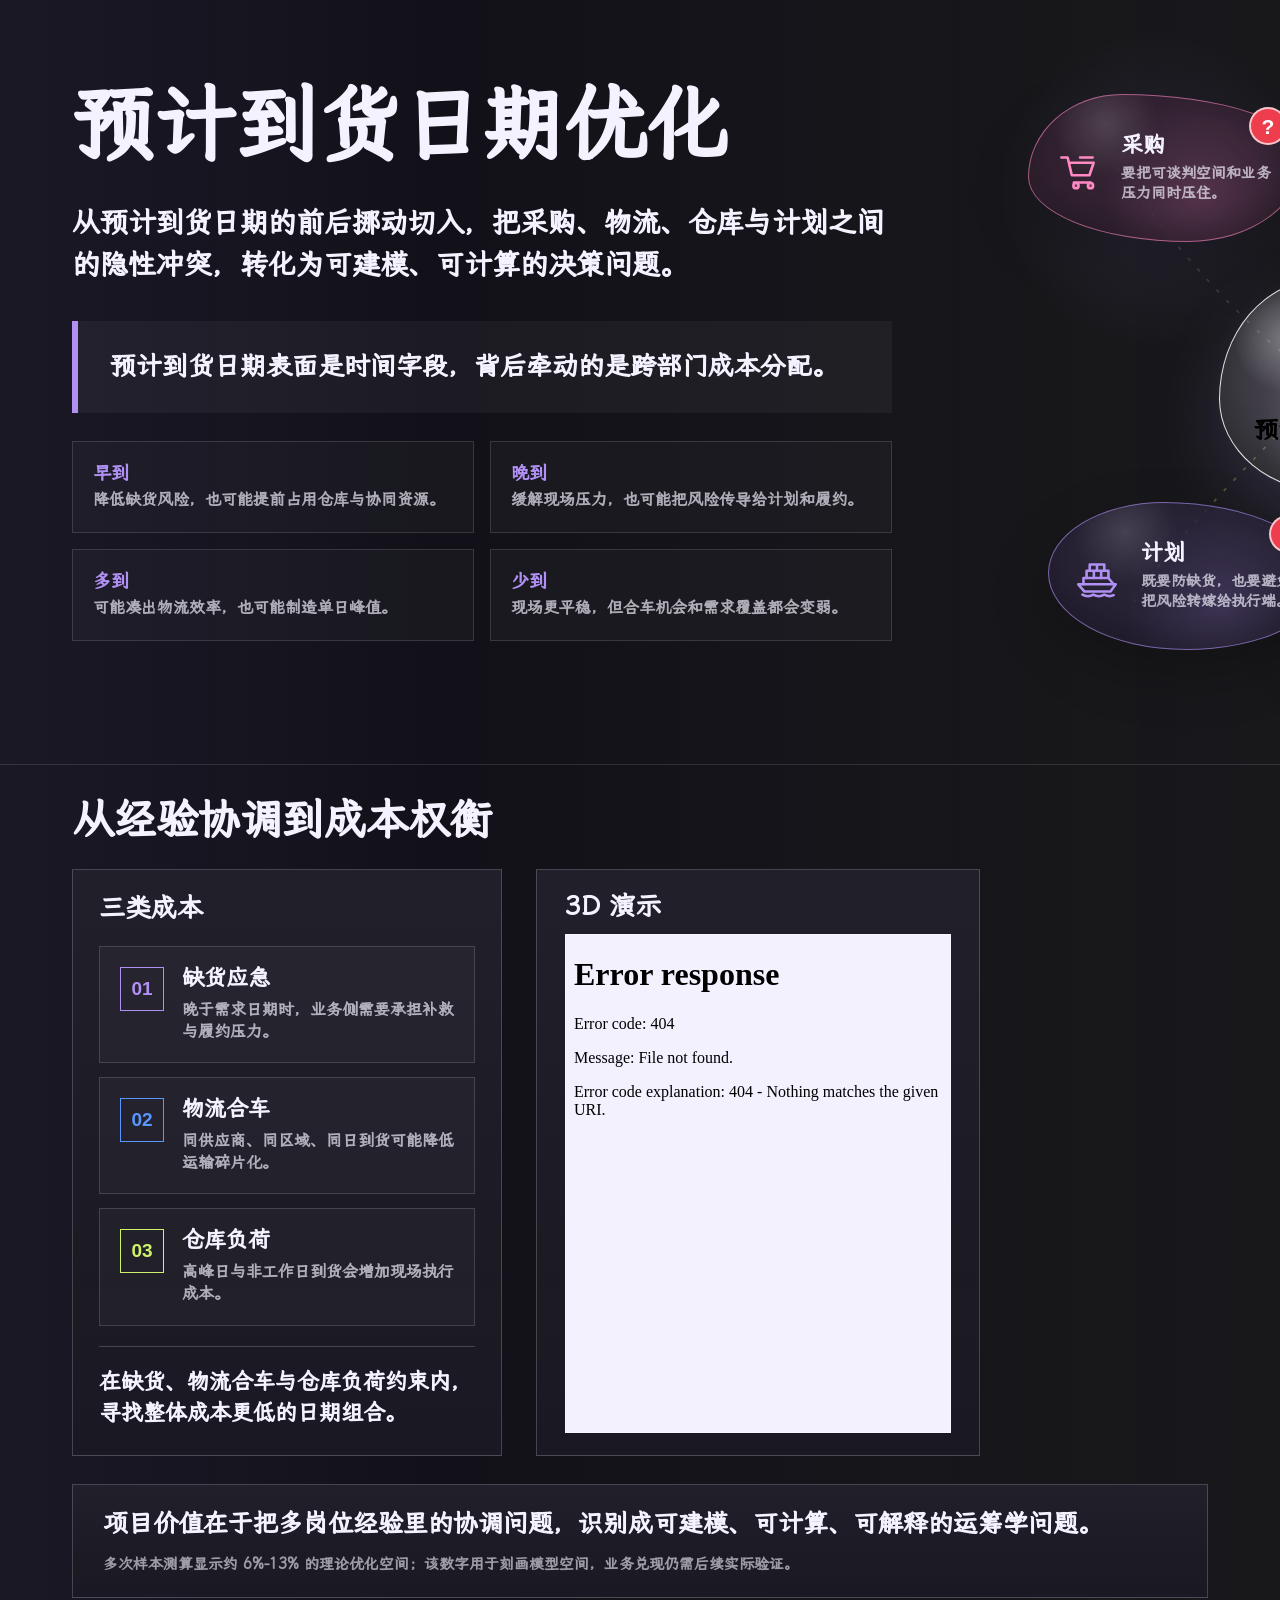
==== demos/eta-optimization/index.html @ f2349647 "Add ETA optimization case study" ====
<!doctype html>
<html lang="zh-CN">
  <head>
    <meta charset="utf-8" />
    <meta name="viewport" content="width=device-width, initial-scale=1" />
    <title>预计到货日期优化</title>
    <style>
      :root {
        --ink: #121119;
        --panel: #17151f;
        --panel-2: #201d2b;
        --paper: #f5f2ff;
        --muted: rgba(245, 242, 255, 0.68);
        --line: rgba(245, 242, 255, 0.2);
        --lavender: rgb(176, 145, 243);
        --lime: #cef26a;
        --blue: #5797ff;
        --orange: #ffa95c;
        --pink: #ff89c2;
      }

      @font-face {
        font-family: "LXGW WenKai";
        src: url("../../assets/fonts/LXGWWenKai-Gerald-subset.woff2?v=20260807") format("woff2");
        font-weight: 400;
        font-style: normal;
        font-display: swap;
      }

      * { box-sizing: border-box; }

      body {
        margin: 0;
        overflow-x: hidden;
        background: var(--ink);
        color: var(--paper);
        font-family: Inter, "Segoe UI", "LXGW WenKai", "Microsoft YaHei", sans-serif;
        font-weight: 800;
        letter-spacing: 0;
      }

      .page {
        width: 100%;
        max-width: 1920px;
        margin: 0 auto;
        background:
          linear-gradient(90deg, rgba(176, 145, 243, 0.06), transparent 34%, rgba(206, 242, 106, 0.035) 100%),
          var(--ink);
      }

      .screen {
        position: relative;
        padding: 36px 72px 28px;
        overflow: visible;
      }

      .topbar {
        display: none;
      }

      .brand {
        color: var(--lavender);
        font-size: 21px;
        line-height: 1;
      }

      .nav {
        display: flex;
        gap: 28px;
      }

      .hero-grid {
        min-height: 700px;
        display: grid;
        grid-template-columns: minmax(820px, 0.96fr) minmax(780px, 1.04fr);
        gap: 44px;
        align-items: start;
      }

      .hero-copy {
        max-width: 820px;
        padding-top: 48px;
      }

      .kicker {
        display: inline-flex;
        align-items: center;
        gap: 10px;
        margin-bottom: 28px;
        color: var(--lime);
        font-size: 18px;
        line-height: 1;
      }

      .kicker::before {
        content: "";
        width: 8px;
        height: 8px;
        border-radius: 50%;
        background: currentColor;
        box-shadow: 0 0 0 6px rgba(206, 242, 106, 0.12);
      }

      h1 {
        margin: 0;
        font-size: 82px;
        line-height: 1.03;
        letter-spacing: 0;
      }

      .lead {
        margin: 34px 0 0;
        color: var(--paper);
        font-size: 28px;
        line-height: 1.48;
      }

      .insight {
        margin-top: 36px;
        padding: 28px 32px;
        border-left: 6px solid var(--lavender);
        background: rgba(245, 242, 255, 0.045);
        color: var(--paper);
        font-size: 26px;
        line-height: 1.38;
      }

      .stakes {
        display: grid;
        grid-template-columns: repeat(2, minmax(0, 1fr));
        gap: 16px;
        margin-top: 28px;
      }

      .stake {
        min-height: 92px;
        display: grid;
        align-content: center;
        gap: 8px;
        padding: 18px 20px;
        border: 1px solid rgba(245, 242, 255, 0.14);
        background: rgba(245, 242, 255, 0.026);
      }

      .stake b {
        color: var(--lavender);
        font-size: 18px;
        line-height: 1;
      }

      .stake span {
        color: var(--muted);
        font-size: 16px;
        line-height: 1.28;
      }

      .relation-panel {
        position: relative;
        height: 700px;
        border: 0;
        border-radius: 0;
        background:
          radial-gradient(circle at 50% 50%, rgba(176, 145, 243, 0.16), transparent 22%),
          radial-gradient(circle at 28% 22%, rgba(176, 145, 243, 0.12), transparent 20%),
          radial-gradient(circle at 76% 33%, rgba(87, 151, 255, 0.1), transparent 21%),
          radial-gradient(circle at 70% 75%, rgba(255, 137, 194, 0.08), transparent 20%);
        box-shadow: none;
      }

      .hub {
        position: absolute;
        left: 50%;
        top: 50%;
        width: 214px;
        height: 214px;
        display: grid;
        place-items: center;
        padding: 28px;
        border: 1.6px solid rgba(255, 255, 255, 0.86);
        border-radius: 48% 52% 47% 53% / 56% 45% 55% 44%;
        background:
          radial-gradient(circle at 32% 28%, rgba(255, 255, 255, 0.32), transparent 26%),
          radial-gradient(circle at 62% 68%, rgba(255, 255, 255, 0.18), transparent 48%),
          rgba(245, 242, 255, 0.14);
        transform: translate(-50%, -50%);
        box-shadow:
          0 26px 70px rgba(176, 145, 243, 0.16),
          inset 0 -18px 36px rgba(0, 0, 0, 0.18);
        animation: hubBreath 6s ease-in-out infinite;
      }

      .hub-icon {
        width: 76px;
        height: 76px;
        overflow: visible;
        filter:
          drop-shadow(0 4px 6px rgba(0, 0, 0, 0.34))
          drop-shadow(0 0 12px rgba(255, 255, 255, 0.16));
      }

      .hub-content {
        display: grid;
        justify-items: center;
        gap: 12px;
      }

      .hub-label {
        color: #000;
        font-size: 24px;
        font-weight: 800;
        line-height: 1;
        white-space: nowrap;
      }

      .hub-icon .icon-line,
      .hub-icon .icon-fill {
        fill: none;
        stroke: rgba(255, 255, 255, 0.96);
        stroke-width: 5.4;
        stroke-linecap: round;
        stroke-linejoin: round;
      }

      .node {
        position: absolute;
        width: 276px;
        min-height: 148px;
        display: grid;
        grid-template-columns: 56px minmax(0, 1fr);
        align-items: center;
        gap: 14px;
        padding: 22px 26px 20px 22px;
        border: 1px solid rgba(245, 242, 255, 0.22);
        border-radius: 34% 66% 42% 58% / 56% 42% 58% 44%;
        background:
          radial-gradient(circle at 28% 20%, rgba(255, 255, 255, 0.14), transparent 23%),
          radial-gradient(circle at 62% 68%, color-mix(in srgb, var(--node-color, var(--lavender)) 16%, transparent), transparent 48%),
          color-mix(in srgb, var(--node-color, var(--lavender)) 13%, rgba(18, 17, 25, 0.8));
        box-shadow:
          0 22px 58px rgba(0, 0, 0, 0.22),
          inset 0 -14px 28px rgba(0, 0, 0, 0.2);
        transform-origin: center;
        transition:
          opacity 180ms ease,
          filter 180ms ease,
          transform 180ms ease,
          border-radius 260ms ease;
        animation: floatA 8s ease-in-out infinite, blobMorph 7.2s ease-in-out infinite;
      }

      .node b {
        display: block;
        color: var(--paper);
        font-size: 22px;
        line-height: 1;
      }

      .role-icon {
        width: 52px;
        height: 52px;
        overflow: visible;
      }

      .role-icon .icon-line {
        fill: none;
        stroke: var(--node-color, var(--lavender));
        stroke-width: 5;
        stroke-linecap: round;
        stroke-linejoin: round;
      }

      .role-icon .icon-fill {
        fill: color-mix(in srgb, var(--node-color, var(--lavender)) 28%, transparent);
        stroke: var(--node-color, var(--lavender));
        stroke-width: 5;
        stroke-linecap: round;
        stroke-linejoin: round;
      }

      .node-copy {
        min-width: 0;
      }

      .tension-grid {
        position: absolute;
        left: 18px;
        right: 18px;
        top: calc(100% - 8px);
        z-index: 4;
        display: grid;
        grid-template-columns: repeat(2, minmax(0, 1fr));
        gap: 8px;
        padding: 14px;
        border: 1px solid rgba(245, 242, 255, 0.18);
        border-radius: 18px;
        background: rgba(18, 17, 25, 0.94);
        opacity: 0;
        pointer-events: none;
        transform: translateY(-8px) scale(0.98);
        transition:
          opacity 180ms ease,
          transform 180ms ease;
        box-shadow: 0 18px 48px rgba(0, 0, 0, 0.32);
      }

      .tension {
        min-height: 40px;
        display: grid;
        align-content: center;
        padding: 7px 8px;
        border: 1px solid rgba(245, 242, 255, 0.14);
        color: var(--muted);
        font-size: 14px;
        line-height: 1.18;
      }

      .tension em {
        color: var(--node-color, var(--lavender));
        font-style: normal;
      }

      .node small {
        display: block;
        margin-top: 8px;
        color: var(--muted);
        font-size: 15px;
        line-height: 1.32;
        max-width: 172px;
      }

      .node::after {
        content: "?";
        position: absolute;
        right: 16px;
        top: 12px;
        width: 34px;
        height: 34px;
        display: grid;
        place-items: center;
        border: 2px solid rgba(255, 255, 255, 0.7);
        border-radius: 50%;
        background: #ee3d4d;
        color: white;
        font-family: Inter, "Segoe UI", sans-serif;
        font-size: 21px;
        line-height: 1;
        box-shadow: 0 0 0 0 rgba(238, 61, 77, 0.4);
        animation: questionPulse 2.6s ease-out infinite;
      }

      .node:hover {
        z-index: 10;
        border-radius: 28px;
        transform: scale(1.04);
      }

      .node:hover .tension-grid {
        opacity: 1;
        pointer-events: auto;
        transform: translateY(0) scale(1);
      }

      .relation-panel:hover .node:not(:hover) {
        opacity: 0.58;
        filter: saturate(0.72);
      }

      .relation-panel:hover .node,
      .relation-panel:hover .hub {
        animation-play-state: paused;
      }

      .node.purchase {
        --node-color: var(--pink);
        left: 92px;
        top: 58px;
        border-color: color-mix(in srgb, var(--pink) 58%, transparent);
        animation-name: floatA, blobMorph;
      }

      .node.supplier {
        --node-color: var(--orange);
        right: 96px;
        top: 56px;
        border-color: color-mix(in srgb, var(--orange) 58%, transparent);
        border-radius: 60% 40% 56% 44% / 46% 57% 43% 54%;
        animation-name: floatB, blobMorph;
        animation-duration: 9s, 7.2s;
      }

      .node.logistics {
        --node-color: var(--blue);
        right: -6px;
        top: 278px;
        border-color: color-mix(in srgb, var(--blue) 58%, transparent);
        border-radius: 46% 54% 38% 62% / 58% 45% 55% 42%;
        animation-name: floatC, blobMorph;
        animation-duration: 7.5s, 7.2s;
      }

      .node.warehouse {
        --node-color: var(--lime);
        right: 154px;
        bottom: 64px;
        border-color: color-mix(in srgb, var(--lime) 54%, transparent);
        border-radius: 58% 42% 54% 46% / 50% 61% 39% 50%;
        animation-name: floatD, blobMorph;
        animation-duration: 9.8s, 7.2s;
      }

      .node.fulfillment {
        --node-color: var(--lavender);
        left: 112px;
        bottom: 86px;
        border-color: color-mix(in srgb, var(--lavender) 60%, transparent);
        border-radius: 42% 58% 50% 50% / 48% 54% 46% 52%;
        animation-name: floatE, blobMorph;
        animation-duration: 8.8s, 7.2s;
      }

      .relation-svg {
        position: absolute;
        inset: 0;
        width: 100%;
        height: 100%;
        pointer-events: none;
      }

      .relation-svg path {
        fill: none;
        stroke: rgba(245, 242, 255, 0.14);
        stroke-width: 2;
        stroke-dasharray: 4 12;
      }

      .relation-svg path.accent {
        stroke: rgba(206, 242, 106, 0.28);
      }

      @keyframes hubBreath {
        0%, 100% {
          transform: translate(-50%, -50%) scale(1);
          border-radius: 48% 52% 47% 53% / 56% 45% 55% 44%;
        }
        50% {
          transform: translate(-50%, -50%) scale(1.035);
          border-radius: 55% 45% 52% 48% / 48% 58% 42% 52%;
        }
      }

      @keyframes blobMorph {
        0%, 100% {
          border-radius: 34% 66% 42% 58% / 56% 42% 58% 44%;
          scale: 1;
        }
        33% {
          border-radius: 58% 42% 54% 46% / 46% 58% 42% 54%;
          scale: 1.025;
        }
        66% {
          border-radius: 45% 55% 62% 38% / 60% 44% 56% 40%;
          scale: 0.992;
        }
      }

      @keyframes floatA {
        0%, 100% { translate: 0 0; }
        35% { translate: 16px -20px; }
        70% { translate: -10px 15px; }
      }

      @keyframes floatB {
        0%, 100% { translate: 0 0; }
        42% { translate: -18px 18px; }
        76% { translate: 14px -12px; }
      }

      @keyframes floatC {
        0%, 100% { translate: 0 0; }
        45% { translate: 14px 17px; }
        78% { translate: -16px -10px; }
      }

      @keyframes floatD {
        0%, 100% { translate: 0 0; }
        38% { translate: -18px -14px; }
        72% { translate: 12px 16px; }
      }

      @keyframes floatE {
        0%, 100% { translate: 0 0; }
        34% { translate: 20px 14px; }
        70% { translate: -12px -18px; }
      }

      @keyframes questionPulse {
        0% { box-shadow: 0 0 0 0 rgba(238, 61, 77, 0.44); }
        70% { box-shadow: 0 0 0 11px rgba(238, 61, 77, 0); }
        100% { box-shadow: 0 0 0 0 rgba(238, 61, 77, 0); }
      }

      @media (prefers-reduced-motion: reduce) {
        .hub,
        .node,
        .node::after {
          animation: none;
        }
      }

      .second {
        display: grid;
        grid-template-rows: auto auto auto;
        gap: 28px;
        padding-top: 34px;
        border-top: 1px solid rgba(245, 242, 255, 0.12);
      }

      .section-title {
        display: block;
      }

      .section-title h2 {
        margin: 0;
        font-size: 42px;
        line-height: 1;
      }

      .model-grid {
        min-height: 560px;
        display: grid;
        grid-template-columns: minmax(430px, 0.34fr) minmax(0, 0.66fr);
        gap: 34px;
      }

      .model-panel,
      .demo-panel,
      .summary-panel {
        border: 1px solid var(--line);
        background:
          linear-gradient(180deg, rgba(245, 242, 255, 0.048), rgba(245, 242, 255, 0.012)),
          var(--panel);
      }

      .model-panel {
        display: grid;
        grid-template-rows: auto minmax(0, 1fr);
        min-height: 0;
        padding: 26px;
      }

      .model-panel h3,
      .demo-panel h3 {
        margin: 0;
        font-size: 26px;
        line-height: 1;
      }

      .cost-list {
        display: grid;
        gap: 14px;
        margin-top: 24px;
      }

      .cost-item {
        min-height: 112px;
        display: grid;
        grid-template-columns: 44px minmax(0, 1fr);
        gap: 18px;
        align-items: start;
        padding: 20px 20px;
        border: 1px solid rgba(245, 242, 255, 0.16);
        background: rgba(245, 242, 255, 0.026);
      }

      .cost-icon {
        width: 44px;
        height: 44px;
        display: grid;
        place-items: center;
        border: 1px solid currentColor;
        color: var(--lavender);
        font-family: Inter, "Segoe UI", sans-serif;
        font-size: 19px;
      }

      .cost-item:nth-child(2) .cost-icon { color: var(--blue); }
      .cost-item:nth-child(3) .cost-icon { color: var(--lime); }

      .cost-item b {
        display: block;
        color: var(--paper);
        font-size: 22px;
        line-height: 1;
      }

      .cost-item span {
        display: block;
        margin-top: 10px;
        color: var(--muted);
        font-size: 16px;
        line-height: 1.35;
      }

      .rule {
        align-self: end;
        margin-top: 20px;
        padding-top: 20px;
        border-top: 1px solid var(--line);
        color: var(--paper);
        font-size: 22px;
        line-height: 1.42;
      }

      .demo-panel {
        min-height: 0;
        display: grid;
        grid-template-rows: auto minmax(0, 1fr);
        padding: 24px 28px 22px;
      }

      .demo-head {
        display: flex;
        align-items: center;
        justify-content: flex-start;
        gap: 24px;
        margin-bottom: 14px;
      }

      .plotly-frame {
        position: relative;
        min-height: 0;
        overflow: hidden;
        border: 1px solid rgba(245, 242, 255, 0.18);
        background: #f8f8fd;
      }

      .plotly-frame iframe {
        display: block;
        width: 100%;
        height: 100%;
        min-height: 0;
        border: 0;
        background: #f4f1ff;
        overflow: hidden;
      }

      .plotly-stage {
        position: absolute;
        left: 50%;
        top: 50%;
        width: 820px;
        height: 420px;
        transform: translate(-50%, -48%) skewY(-10deg) rotate(-6deg);
        border-left: 1px solid rgba(32, 44, 70, 0.22);
        border-bottom: 1px solid rgba(32, 44, 70, 0.22);
      }

      .grid-line-x,
      .grid-line-y {
        position: absolute;
        background: rgba(32, 44, 70, 0.12);
      }

      .grid-line-x { left: 0; right: 0; height: 1px; }
      .grid-line-y { top: 0; bottom: 0; width: 1px; }

      .bar {
        position: absolute;
        width: 34px;
        height: 78px;
        background: rgba(110, 116, 126, 0.42);
        border: 1px solid rgba(75, 82, 96, 0.36);
        box-shadow: 14px -10px 0 rgba(110, 116, 126, 0.2);
      }

      .bar.active {
        background: rgba(206, 242, 106, 0.68);
        border-color: rgba(118, 150, 40, 0.48);
        box-shadow: 14px -10px 0 rgba(206, 242, 106, 0.28);
      }

      .bar.warn {
        background: rgba(255, 137, 194, 0.62);
        border-color: rgba(180, 74, 122, 0.42);
        box-shadow: 14px -10px 0 rgba(255, 137, 194, 0.24);
      }

      .demo-caption {
        position: absolute;
        left: 30px;
        top: 28px;
        color: #1c2637;
        font-size: 20px;
        line-height: 1.2;
      }

      .demo-controls {
        position: absolute;
        left: 30px;
        right: 30px;
        bottom: 24px;
        display: grid;
        grid-template-columns: 112px minmax(0, 1fr);
        gap: 18px;
        align-items: center;
      }

      .play-button {
        height: 42px;
        display: grid;
        place-items: center;
        border: 1px solid #25354c;
        color: #25354c;
        font-size: 16px;
      }

      .slider {
        height: 4px;
        background: #25354c;
      }

      .slider::before {
        content: "";
        display: block;
        width: 17%;
        height: 4px;
        background: var(--lavender);
      }

      .summary-panel {
        display: grid;
        align-content: center;
        gap: 12px;
        min-height: 112px;
        padding: 22px 30px;
      }

      .summary-main {
        color: var(--paper);
        font-size: 25px;
        line-height: 1.34;
        white-space: nowrap;
      }

      .summary-note {
        color: rgba(245, 242, 255, 0.6);
        font-size: 15px;
        line-height: 1.5;
      }
    </style>
  </head>
  <body>
    <main class="page">
      <section class="screen">
        <header class="topbar">
          <div class="brand">GERALD LEUNG</div>
          <nav class="nav" aria-label="页面导航">
            <span>作品集</span>
            <span>供应链问题的四类求解范式</span>
          </nav>
        </header>

        <div class="hero-grid">
          <div class="hero-copy">
            <h1>预计到货日期优化</h1>
            <p class="lead">从预计到货日期的前后挪动切入，把采购、物流、仓库与计划之间的隐性冲突，转化为可建模、可计算的决策问题。</p>
            <div class="insight">预计到货日期表面是时间字段，背后牵动的是跨部门成本分配。</div>
            <div class="stakes" aria-label="日期调整的四类张力">
              <div class="stake">
                <b>早到</b>
                <span>降低缺货风险，也可能提前占用仓库与协同资源。</span>
              </div>
              <div class="stake">
                <b>晚到</b>
                <span>缓解现场压力，也可能把风险传导给计划和履约。</span>
              </div>
              <div class="stake">
                <b>多到</b>
                <span>可能凑出物流效率，也可能制造单日峰值。</span>
              </div>
              <div class="stake">
                <b>少到</b>
                <span>现场更平稳，但合车机会和需求覆盖都会变弱。</span>
              </div>
            </div>
          </div>

          <div class="relation-panel" aria-label="预计到货日期牵动关系">
            <svg class="relation-svg" viewBox="0 0 900 760" preserveAspectRatio="none" aria-hidden="true">
              <path d="M450 380 C340 310 245 190 208 142" />
              <path d="M450 380 C548 300 640 184 696 142" />
              <path class="accent" d="M450 380 C572 382 696 390 762 390" />
              <path d="M450 380 C552 476 646 568 668 622" />
              <path class="accent" d="M450 380 C332 490 250 575 228 616" />
            </svg>
            <div class="hub">
              <div class="hub-content">
                <svg class="hub-icon" viewBox="0 0 100 100" aria-hidden="true">
                  <path class="icon-fill" d="M22 26h56a8 8 0 0 1 8 8v42a8 8 0 0 1-8 8H22a8 8 0 0 1-8-8V34a8 8 0 0 1 8-8z" />
                  <path class="icon-line" d="M14 44h72" />
                  <path class="icon-line" d="M32 16v18M68 16v18" />
                  <path class="icon-line" d="M32 58h6M48 58h6M64 58h6M32 72h6M48 72h6M64 72h6" />
                </svg>
                <div class="hub-label">预计到货时间</div>
              </div>
            </div>
            <div class="node purchase">
              <svg class="role-icon" viewBox="0 0 100 100" aria-hidden="true">
                <path class="icon-line" d="M20 28h12l8 34h34l8-24H38" />
                <path class="icon-line" d="M44 76h32" />
                <circle class="icon-fill" cx="48" cy="82" r="5" />
                <circle class="icon-fill" cx="76" cy="82" r="5" />
                <path class="icon-line" d="M56 28h24" />
              </svg>
              <div class="node-copy">
                <b>采购</b>
                <small>要把可谈判空间和业务压力同时压住。</small>
              </div>
              <div class="tension-grid">
                <span class="tension"><em>早</em> 改期谈判</span>
                <span class="tension"><em>晚</em> 追责催货</span>
                <span class="tension"><em>多</em> 承诺挤压</span>
                <span class="tension"><em>少</em> 频繁补单</span>
              </div>
            </div>
            <div class="node supplier">
              <svg class="role-icon" viewBox="0 0 100 100" aria-hidden="true">
                <path class="icon-line" d="M18 78h64" />
                <path class="icon-line" d="M24 78V44l18 10V44l18 10V36h18v42" />
                <path class="icon-line" d="M66 36V24h12v12" />
                <path class="icon-line" d="M34 66h6M50 66h6M66 66h6" />
              </svg>
              <div class="node-copy">
                <b>供应商</b>
                <small>交期变化会打乱产能、备料和批量节奏。</small>
              </div>
              <div class="tension-grid">
                <span class="tension"><em>早</em> 插单赶工</span>
                <span class="tension"><em>晚</em> 履约风险</span>
                <span class="tension"><em>多</em> 备货压力</span>
                <span class="tension"><em>少</em> 批量不稳</span>
              </div>
            </div>
            <div class="node logistics">
              <svg class="role-icon" viewBox="0 0 100 100" aria-hidden="true">
                <path class="icon-line" d="M16 36h46v34H16z" />
                <path class="icon-line" d="M62 48h14l10 12v10H62" />
                <path class="icon-line" d="M22 70h6M58 70h8" />
                <circle class="icon-fill" cx="34" cy="76" r="6" />
                <circle class="icon-fill" cx="72" cy="76" r="6" />
              </svg>
              <div class="node-copy">
                <b>物流</b>
                <small>日期分布决定零担、合车和路线经济性。</small>
              </div>
              <div class="tension-grid">
                <span class="tension"><em>早</em> 路线打散</span>
                <span class="tension"><em>晚</em> 紧急运输</span>
                <span class="tension"><em>多</em> 合车机会</span>
                <span class="tension"><em>少</em> 零担偏贵</span>
              </div>
            </div>
            <div class="node warehouse">
              <svg class="role-icon" viewBox="0 0 100 100" aria-hidden="true">
                <path class="icon-line" d="M16 42l34-18 34 18v36H16z" />
                <path class="icon-line" d="M28 78V52h44v26" />
                <path class="icon-line" d="M28 60h44M28 68h44" />
                <path class="icon-line" d="M42 52v26M58 52v26" />
              </svg>
              <div class="node-copy">
                <b>仓库</b>
                <small>同一天到货量决定人力、场地和异常压力。</small>
              </div>
              <div class="tension-grid">
                <span class="tension"><em>早</em> 提前占库</span>
                <span class="tension"><em>晚</em> 断货传导</span>
                <span class="tension"><em>多</em> 峰值爆仓</span>
                <span class="tension"><em>少</em> 人力波动</span>
              </div>
            </div>
            <div class="node fulfillment">
              <svg class="role-icon" viewBox="0 0 100 100" aria-hidden="true">
                <path class="icon-line" d="M14 64h72l-10 14H26z" />
                <path class="icon-line" d="M24 64V52h48l10 12" />
                <path class="icon-line" d="M30 52V38h14v14M44 52V38h14v14M58 52V38h14v14" />
                <path class="icon-line" d="M36 38V26h14v12M50 38V26h14v12" />
                <path class="icon-line" d="M22 84c7 4 14 4 21 0 7 4 14 4 21 0 6 3 12 4 18 1" />
              </svg>
              <div class="node-copy">
                <b>计划</b>
                <small>既要防缺货，也要避免把风险转嫁给执行端。</small>
              </div>
              <div class="tension-grid">
                <span class="tension"><em>早</em> 库存压力</span>
                <span class="tension"><em>晚</em> 缺货风险</span>
                <span class="tension"><em>多</em> 周转变慢</span>
                <span class="tension"><em>少</em> 需求缺口</span>
              </div>
            </div>
          </div>
        </div>
      </section>

      <section class="screen second">
        <div class="section-title">
          <h2>从经验协调到成本权衡</h2>
        </div>

        <div class="model-grid">
          <aside class="model-panel" aria-label="成本权衡模型">
            <div>
              <h3>三类成本</h3>
              <div class="cost-list">
                <div class="cost-item">
                  <div class="cost-icon">01</div>
                  <div>
                    <b>缺货应急</b>
                    <span>晚于需求日期时，业务侧需要承担补救与履约压力。</span>
                  </div>
                </div>
                <div class="cost-item">
                  <div class="cost-icon">02</div>
                  <div>
                    <b>物流合车</b>
                    <span>同供应商、同区域、同日到货可能降低运输碎片化。</span>
                  </div>
                </div>
                <div class="cost-item">
                  <div class="cost-icon">03</div>
                  <div>
                    <b>仓库负荷</b>
                    <span>高峰日与非工作日到货会增加现场执行成本。</span>
                  </div>
                </div>
              </div>
            </div>
            <div class="rule">在缺货、物流合车与仓库负荷约束内，寻找整体成本更低的日期组合。</div>
          </aside>

          <section class="demo-panel" aria-label="3D 演示">
            <div class="demo-head">
              <h3>3D 演示</h3>
            </div>
            <div class="plotly-frame">
              <iframe src="eta-plotly-preview-embedded.html" title="3D 演示" scrolling="no"></iframe>
            </div>
          </section>
        </div>

        <div class="summary-panel">
          <div class="summary-main">项目价值在于把多岗位经验里的协调问题，识别成可建模、可计算、可解释的运筹学问题。</div>
          <div class="summary-note">多次样本测算显示约 6%-13% 的理论优化空间；该数字用于刻画模型空间，业务兑现仍需后续实际验证。</div>
        </div>
      </section>
    </main>
  </body>
</html>
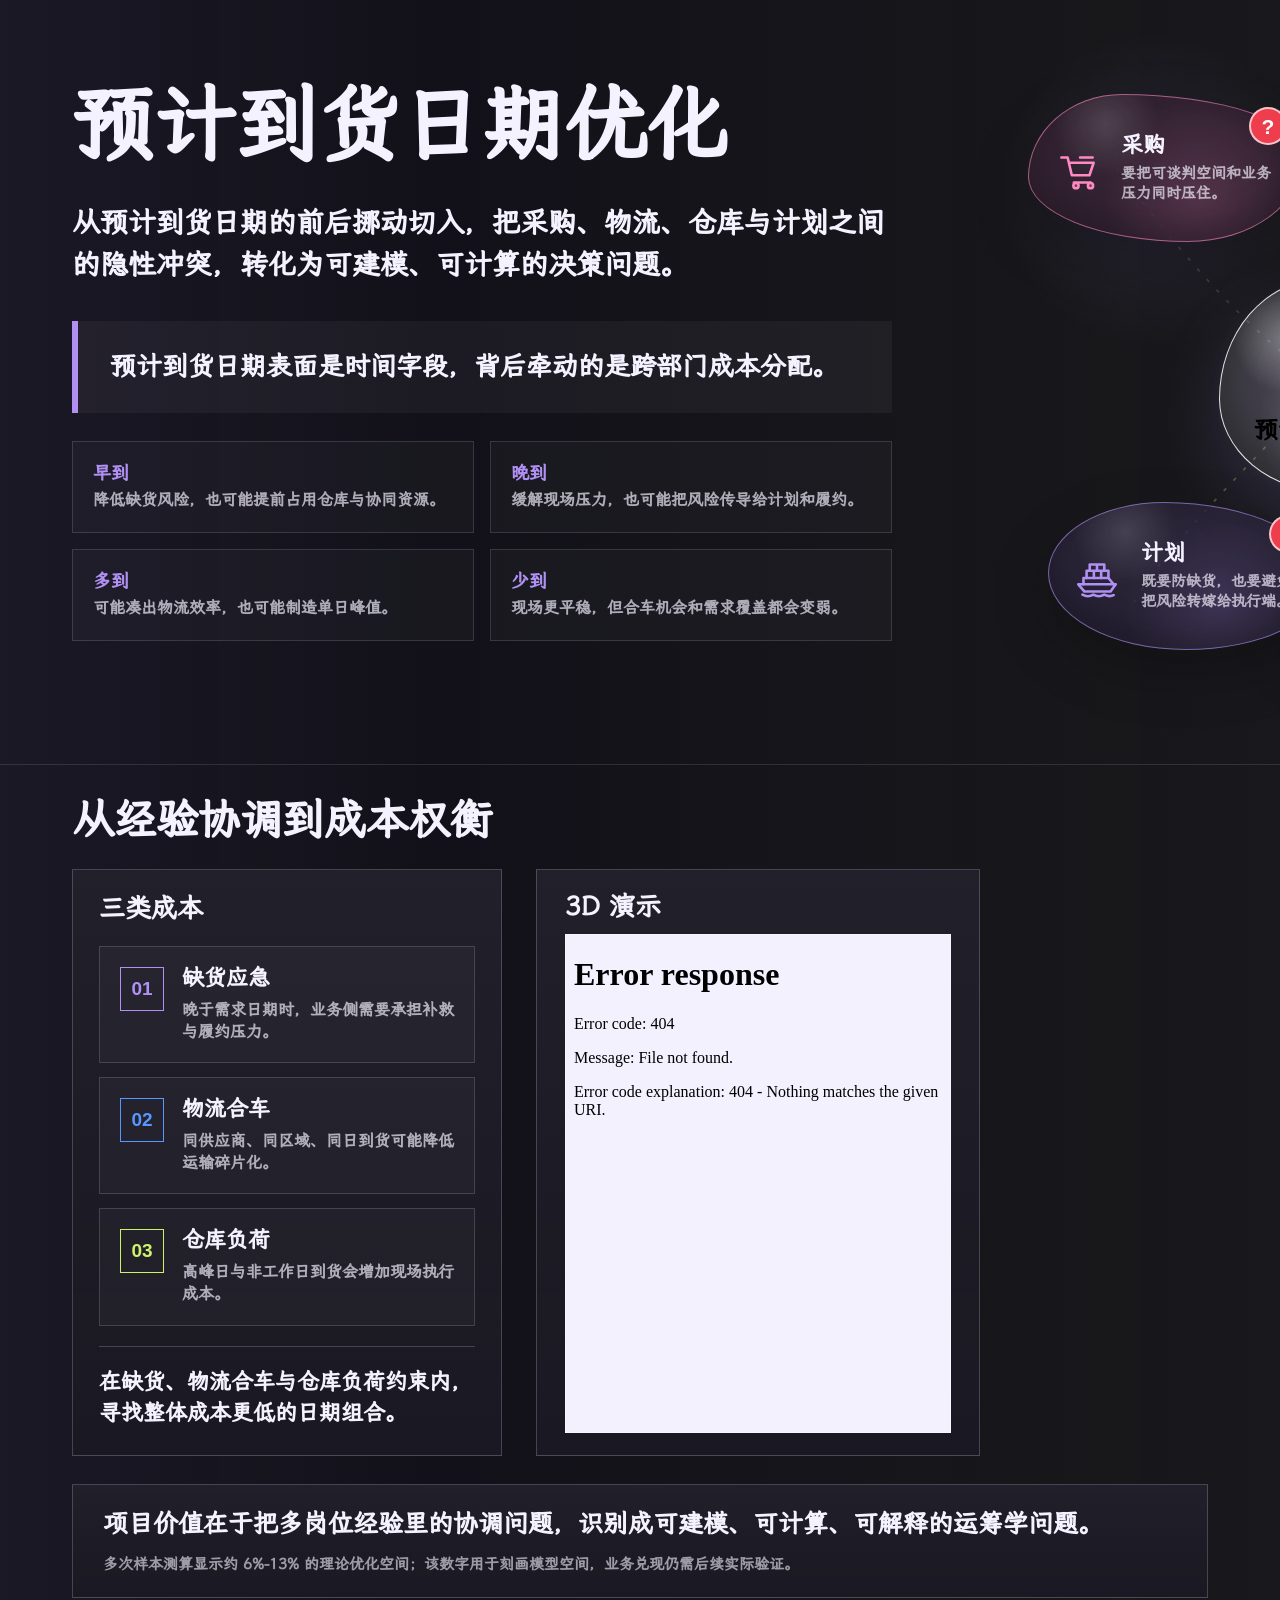
==== commit d31ac9a5: "Generalize portfolio framework copy" ====
--- a/demos/eta-optimization/index.html
+++ b/demos/eta-optimization/index.html
@@ -21,7 +21,7 @@
 
       @font-face {
         font-family: "LXGW WenKai";
-        src: url("../../assets/fonts/LXGWWenKai-Gerald-subset.woff2?v=20260807") format("woff2");
+        src: url("../../assets/fonts/LXGWWenKai-Gerald-subset.woff2?v=20260807-2") format("woff2");
         font-weight: 400;
         font-style: normal;
         font-display: swap;
